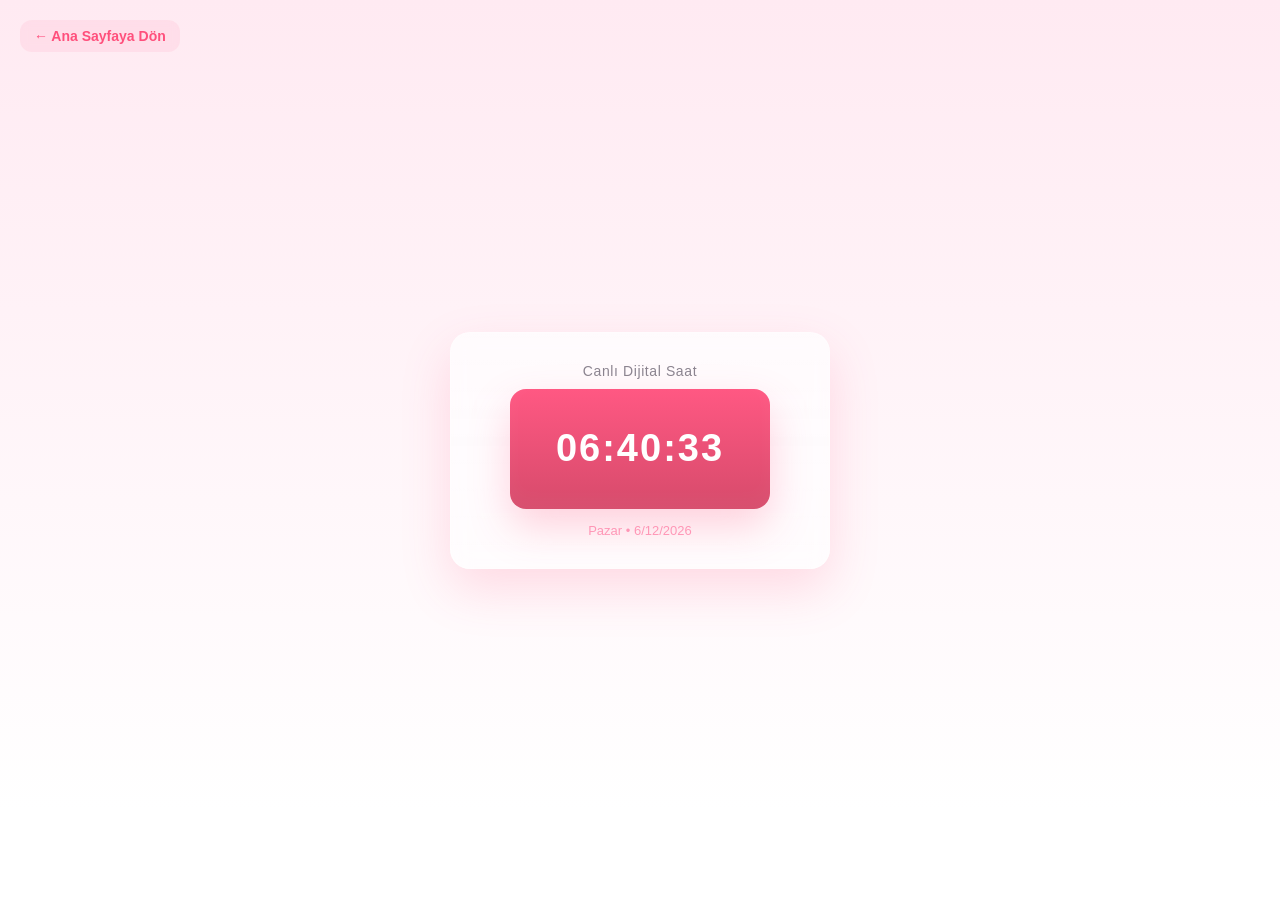
==== clock.html @ 2bdfd061 "Add files via upload" ====
<!DOCTYPE html>
<html lang="tr">
<head>
<meta charset="utf-8" />
<meta name="viewport" content="width=device-width,initial-scale=1" />
<title>Canlı Dijital Saat - Sıla</title>
<style>
  :root{
    --bg:#ffeaf2;
    --card-rgba: rgba(255,255,255,0.65);
    --accent:#ff4f7c;
    --accent-dark:#cc3a63;
    --muted:#8b8590;
  }

  *{box-sizing:border-box}
  html,body{
    height:100%;margin:0;
    font-family:"Segoe UI",Roboto,Arial,sans-serif;
    background:linear-gradient(180deg, var(--bg), #ffffff 90%);
    color:#333;
  }

  .stage{
    height:100vh;display:flex;align-items:center;justify-content:center;
    perspective:1100px;
    padding:24px;
    position: relative;
  }

  /* Ana sayfaya dön butonu */
  a.back-btn {
    position:absolute;left:20px;top:20px;
    text-decoration:none;
    font-weight:600;
    padding:8px 14px;
    font-size:14px;
    border-radius:12px;
    background:rgba(255,79,124,0.08);
    color:var(--accent);
    backdrop-filter:blur(4px);
    transition:all .3s ease;
  }
  a.back-btn:hover {
    background:rgba(255,79,124,0.16);
    transform:scale(1.05);
  }

  /* Saat kartı */
  .card-3d{
    width:380px;max-width:92vw;padding:30px;border-radius:20px;
    background: var(--card-rgba);
    backdrop-filter: blur(10px) saturate(160%);
    box-shadow: 0 20px 50px rgba(255,79,124,0.18);
    transform-style:preserve-3d;
    transition: transform 300ms cubic-bezier(.2,.8,.2,1);
    display:flex;flex-direction:column;align-items:center;gap:20px;
    position:relative;
    border: 1px solid rgba(255, 255, 255, 0.3);
  }
  .card-3d.tilt{ transform: rotateX(var(--rx,0deg)) rotateY(var(--ry,0deg)); }

  .facet{
    position:absolute;inset:0;border-radius:20px;pointer-events:none;
    background:linear-gradient(180deg, rgba(255,255,255,0.12), rgba(255,255,255,0.02));
    mix-blend-mode:overlay;transform: translateZ(10px);
  }

  .card-inner{width:100%;display:flex;flex-direction:column;align-items:center;gap:10px;z-index:2;}
  .label{font-size:14px;color:var(--muted);letter-spacing:0.6px}

  /* Saat görünümü */
  .digital{
    width:260px;height:120px;border-radius:16px;
    display:flex;align-items:center;justify-content:center;
    background: linear-gradient(180deg, rgba(255,79,124,0.95), rgba(212,65,99,0.95));
    color:white;font-weight:600;font-size:38px;
    box-shadow:0 18px 40px rgba(255,79,124,0.25), inset 0 -8px 20px rgba(255,255,255,0.04);
    transform: translateZ(30px);
    letter-spacing:2px;
  }

  .sub{font-size:13px;color: #ff9fbd;margin-top:4px}

  .tree {
    position:fixed;z-index:9999;font-size:30px;
    pointer-events:none;opacity:0;
    transform:translateY(15px) scale(.9);
    transition: opacity .28s ease, transform .85s cubic-bezier(.16,.9,.3,1);
    text-shadow: 0 4px 15px rgba(255,79,124,0.35);
  }

  /* SAYFA IŞIK GEÇİŞ ANİMASYONU */
  #light-effect {
    position: fixed;
    top: 50%;
    left: 50%;
    width: 15vw;
    height: 15vw;
    background: radial-gradient(circle, rgba(255, 255, 255, 0.9), rgba(255,79,124,0.4), transparent 70%);
    border-radius: 50%;
    transform: translate(-50%, -50%) scale(0);
    opacity: 0;
    filter: blur(35px);
    pointer-events: none;
    z-index: 9999;
    transition: transform 1s cubic-bezier(.2,.8,.2,1), opacity 1s cubic-bezier(.2,.8,.2,1);
  }

  /* Her 10 saniyede random çıkan kalpler */
  .heart {
    position: fixed;
    font-size: 22px;
    pointer-events: none;
    z-index: 999;
    opacity: 0;
    animation: fadeIn 1s forwards;
  }

  @keyframes fadeIn {
    to { opacity: 1; }
  }

  @media (max-width:420px){
    .digital{font-size:28px;width:220px;height:96px}
  }
</style>
</head>

<body>
  <!-- Işık efekti -->
  <div id="light-effect"></div>

  <div class="stage" id="stage">
    <a href="index.html" class="back-btn">← Ana Sayfaya Dön</a>

    <div class="card-3d" id="card" role="region" aria-label="Dijital saat kartı">
      <div class="facet"></div>

      <div class="card-inner">
        <div class="label">Canlı Dijital Saat</div>
        <div class="digital" id="digitalTime">--:--:--</div>
        <div class="sub" id="dateLabel">—</div>
      </div>
    </div>
  </div>

<script>
  /* ⏰ Saat Güncelleme */
  const timeEl = document.getElementById('digitalTime');
  const dateLabel = document.getElementById('dateLabel');
  const days = ['Pazar','Pazartesi','Salı','Çarşamba','Perşembe','Cuma','Cumartesi'];

  function pad(n) { return String(n).padStart(2, '0'); }
  function updateClock(){
    const now = new Date();
    timeEl.textContent = `${pad(now.getHours())}:${pad(now.getMinutes())}:${pad(now.getSeconds())}`;
    dateLabel.textContent = `${days[now.getDay()]} • ${now.getDate()}/${now.getMonth()+1}/${now.getFullYear()}`;
  }
  updateClock(); setInterval(updateClock, 1000);

  /* 🌸 Işık animasyonu */
  window.addEventListener('load', () => {
    const light = document.getElementById('light-effect');
    requestAnimationFrame(() => {
      light.style.transform = 'translate(-50%, -50%) scale(3)';
      light.style.opacity = '0.8';
    });
    setTimeout(() => {
      light.style.opacity = '0';
      light.style.transform = 'translate(-50%, -50%) scale(5)';
    }, 800);
    setTimeout(() => light.remove(), 1800);
  });

  /* 💖 Her 10 saniyede random kalp ekranda kalsın */
  setInterval(() => {
    const heart = document.createElement('div');
    heart.className = 'heart';
    heart.textContent = '❤️';

    const vw = window.innerWidth;
    const vh = window.innerHeight;
    heart.style.left = Math.random() * (vw - 40) + 'px';
    heart.style.top = Math.random() * (vh - 40) + 'px';

    document.body.appendChild(heart);
  }, 10000);

  /* 🔄 3D hover efekti */
  const stage = document.getElementById('stage');
  const card = document.getElementById('card');
  stage.addEventListener('mousemove', (e) => {
    const rect = stage.getBoundingClientRect();
    const cx = rect.left + rect.width / 2;
    const cy = rect.top + rect.height / 2;
    const dx = (e.clientX - cx) / rect.width;
    const dy = (e.clientY - cy) / rect.height;
    card.style.setProperty('--rx', (-dy * 6).toFixed(2) + 'deg');
    card.style.setProperty('--ry', (dx * 8).toFixed(2) + 'deg');
    card.classList.add('tilt');
  });
  stage.addEventListener('mouseleave', () => {
    card.style.setProperty('--rx', '0deg');
    card.style.setProperty('--ry', '0deg');
    card.classList.remove('tilt');
  });
</script>
</body>
</html>
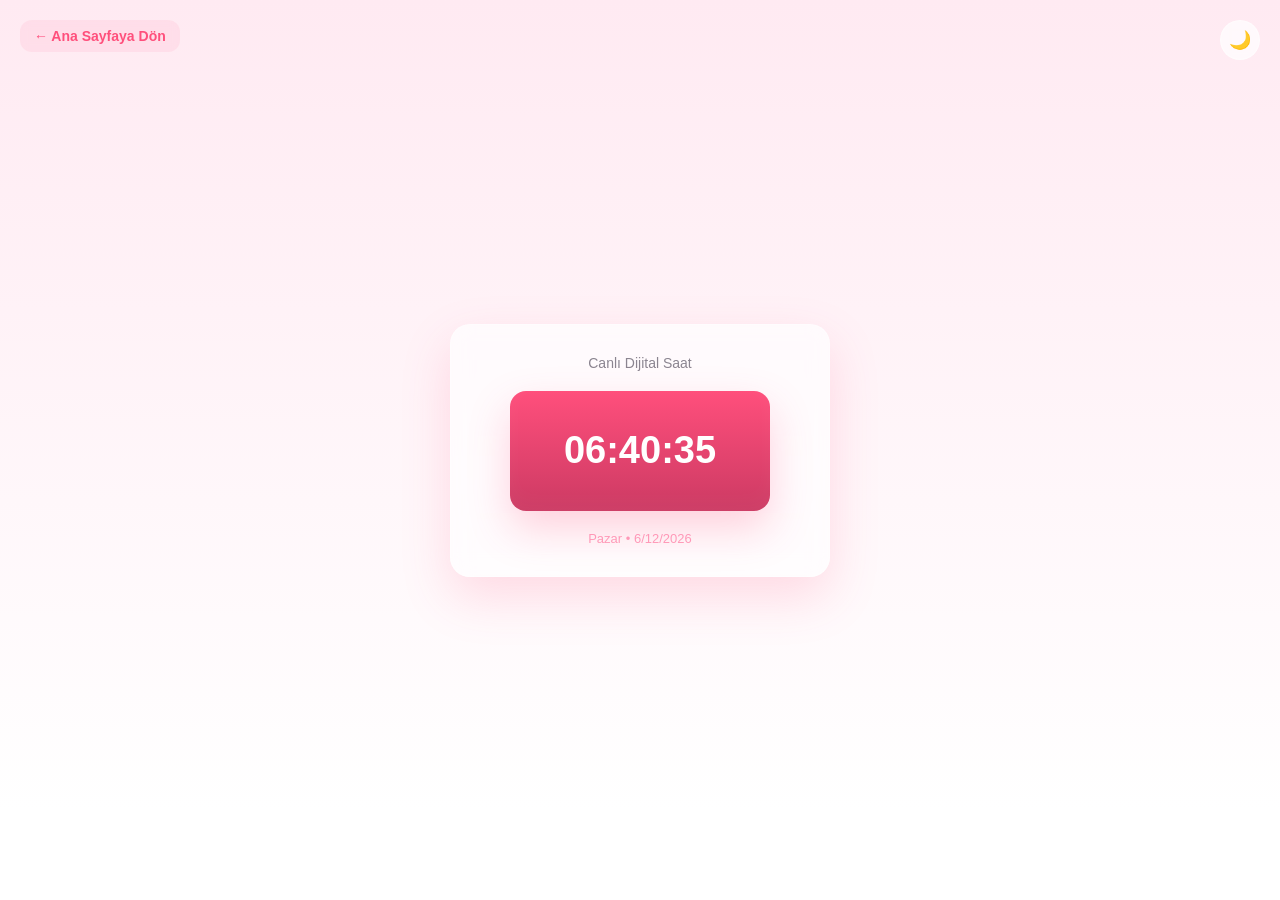
==== commit 73ff1a33: "Update clock.html" ====
--- a/clock.html
+++ b/clock.html
@@ -1,209 +1,174 @@
 <!DOCTYPE html>
-<html lang="tr">
+<html lang="tr" data-theme="light">
 <head>
 <meta charset="utf-8" />
 <meta name="viewport" content="width=device-width,initial-scale=1" />
 <title>Canlı Dijital Saat - Sıla</title>
 <style>
-  :root{
-    --bg:#ffeaf2;
+  :root {
+    /* Normal tema (pembe - beyaz geçiş SENİN İSTEDİĞİN GİBİ) */
+    --bg: linear-gradient(180deg, #ffeaf2, #ffffff 90%);
     --card-rgba: rgba(255,255,255,0.65);
-    --accent:#ff4f7c;
-    --accent-dark:#cc3a63;
-    --muted:#8b8590;
+    --accent: #ff4f7c;
+    --accent-dark: #cc3a63;
+    --muted: #8b8590;
+    --text: #333;
   }
 
-  *{box-sizing:border-box}
-  html,body{
-    height:100%;margin:0;
-    font-family:"Segoe UI",Roboto,Arial,sans-serif;
-    background:linear-gradient(180deg, var(--bg), #ffffff 90%);
-    color:#333;
+  /* Dark mode aktif olduğunda sadece bu değerler değişir */
+  :root[data-theme="dark"] {
+    --bg: linear-gradient(180deg, #0f172a, #020617 90%);
+    --card-rgba: rgba(15,23,42,0.92);
+    --accent: #38bdf8;
+    --accent-dark: #0ea5e9;
+    --muted: #94a3b8;
+    --text: #e5e7eb;
   }
 
-  .stage{
-    height:100vh;display:flex;align-items:center;justify-content:center;
-    perspective:1100px;
-    padding:24px;
+  * { box-sizing: border-box; }
+  html, body {
+    height: 100%;
+    margin: 0;
+    font-family: "Segoe UI", Roboto, Arial, sans-serif;
+    background: var(--bg);
+    color: var(--text);
+    transition: all .35s ease;
+  }
+
+  .stage {
+    height: 100vh;
+    display: flex;
+    align-items: center;
+    justify-content: center;
+    perspective: 1100px;
+    padding: 24px;
     position: relative;
   }
 
-  /* Ana sayfaya dön butonu */
   a.back-btn {
-    position:absolute;left:20px;top:20px;
-    text-decoration:none;
-    font-weight:600;
-    padding:8px 14px;
-    font-size:14px;
-    border-radius:12px;
-    background:rgba(255,79,124,0.08);
-    color:var(--accent);
-    backdrop-filter:blur(4px);
-    transition:all .3s ease;
+    position: absolute; left: 20px; top: 20px;
+    text-decoration: none; font-weight: 600;
+    padding: 8px 14px; font-size: 14px;
+    border-radius: 12px;
+    background: rgba(255,79,124,0.08);
+    color: var(--accent);
+    backdrop-filter: blur(4px);
+    transition: all .3s ease;
   }
-  a.back-btn:hover {
-    background:rgba(255,79,124,0.16);
-    transform:scale(1.05);
+  a.back-btn:hover { background: rgba(255,79,124,0.16); transform: scale(1.05); }
+
+  /* Sağ üst tema tuşu */
+  .theme-btn {
+    position: absolute; right: 20px; top: 20px;
+    width: 40px; height: 40px;
+    border-radius: 50%;
+    border: 1px solid rgba(255,255,255,0.4);
+    background: rgba(255,255,255,0.7);
+    backdrop-filter: blur(5px);
+    display: flex; align-items: center; justify-content: center;
+    cursor: pointer;
+    font-size: 18px; transition: all .3s ease;
+  }
+  :root[data-theme="dark"] .theme-btn {
+    background: rgba(0,0,0,0.7);
+    border-color: rgba(255,255,255,0.2);
   }
 
-  /* Saat kartı */
-  .card-3d{
-    width:380px;max-width:92vw;padding:30px;border-radius:20px;
+  .card-3d {
+    width: 380px; max-width: 92vw; padding: 30px;
+    border-radius: 20px;
     background: var(--card-rgba);
     backdrop-filter: blur(10px) saturate(160%);
     box-shadow: 0 20px 50px rgba(255,79,124,0.18);
-    transform-style:preserve-3d;
-    transition: transform 300ms cubic-bezier(.2,.8,.2,1);
-    display:flex;flex-direction:column;align-items:center;gap:20px;
-    position:relative;
+    transform-style: preserve-3d;
+    transition: transform 300ms cubic-bezier(.2,.8,.2,1), background .35s ease;
+    display: flex; flex-direction: column; align-items: center;
+    gap: 20px; position: relative;
     border: 1px solid rgba(255, 255, 255, 0.3);
   }
-  .card-3d.tilt{ transform: rotateX(var(--rx,0deg)) rotateY(var(--ry,0deg)); }
 
-  .facet{
-    position:absolute;inset:0;border-radius:20px;pointer-events:none;
-    background:linear-gradient(180deg, rgba(255,255,255,0.12), rgba(255,255,255,0.02));
-    mix-blend-mode:overlay;transform: translateZ(10px);
+  .card-3d.tilt {
+    transform: rotateX(var(--rx,0deg)) rotateY(var(--ry,0deg));
   }
 
-  .card-inner{width:100%;display:flex;flex-direction:column;align-items:center;gap:10px;z-index:2;}
-  .label{font-size:14px;color:var(--muted);letter-spacing:0.6px}
-
-  /* Saat görünümü */
-  .digital{
-    width:260px;height:120px;border-radius:16px;
-    display:flex;align-items:center;justify-content:center;
-    background: linear-gradient(180deg, rgba(255,79,124,0.95), rgba(212,65,99,0.95));
-    color:white;font-weight:600;font-size:38px;
-    box-shadow:0 18px 40px rgba(255,79,124,0.25), inset 0 -8px 20px rgba(255,255,255,0.04);
-    transform: translateZ(30px);
-    letter-spacing:2px;
+  .label { font-size: 14px; color: var(--muted); }
+  .digital {
+    width: 260px; height: 120px; border-radius: 16px;
+    display: flex; align-items: center; justify-content: center;
+    background: linear-gradient(180deg, var(--accent), var(--accent-dark));
+    color: white; font-weight: 600; font-size: 38px;
+    box-shadow: 0 18px 40px rgba(255,79,124,0.25),
+                inset 0 -8px 20px rgba(255,255,255,0.04);
+    transform: translateZ(30px); 
+    transition: all .35s ease;
   }
 
-  .sub{font-size:13px;color: #ff9fbd;margin-top:4px}
+  .sub { font-size: 13px; color: #ff9fbd; }
 
-  .tree {
-    position:fixed;z-index:9999;font-size:30px;
-    pointer-events:none;opacity:0;
-    transform:translateY(15px) scale(.9);
-    transition: opacity .28s ease, transform .85s cubic-bezier(.16,.9,.3,1);
-    text-shadow: 0 4px 15px rgba(255,79,124,0.35);
-  }
-
-  /* SAYFA IŞIK GEÇİŞ ANİMASYONU */
-  #light-effect {
-    position: fixed;
-    top: 50%;
-    left: 50%;
-    width: 15vw;
-    height: 15vw;
-    background: radial-gradient(circle, rgba(255, 255, 255, 0.9), rgba(255,79,124,0.4), transparent 70%);
-    border-radius: 50%;
-    transform: translate(-50%, -50%) scale(0);
-    opacity: 0;
-    filter: blur(35px);
-    pointer-events: none;
-    z-index: 9999;
-    transition: transform 1s cubic-bezier(.2,.8,.2,1), opacity 1s cubic-bezier(.2,.8,.2,1);
-  }
-
-  /* Her 10 saniyede random çıkan kalpler */
-  .heart {
-    position: fixed;
-    font-size: 22px;
-    pointer-events: none;
-    z-index: 999;
-    opacity: 0;
-    animation: fadeIn 1s forwards;
-  }
-
-  @keyframes fadeIn {
-    to { opacity: 1; }
-  }
-
-  @media (max-width:420px){
-    .digital{font-size:28px;width:220px;height:96px}
+  @media (max-width: 420px) {
+    .digital { font-size: 28px; width: 220px; height: 96px; }
   }
 </style>
 </head>
 
 <body>
-  <!-- Işık efekti -->
-  <div id="light-effect"></div>
-
   <div class="stage" id="stage">
     <a href="index.html" class="back-btn">← Ana Sayfaya Dön</a>
+    <button id="themeToggle" class="theme-btn">🌙</button>
 
-    <div class="card-3d" id="card" role="region" aria-label="Dijital saat kartı">
-      <div class="facet"></div>
-
-      <div class="card-inner">
-        <div class="label">Canlı Dijital Saat</div>
-        <div class="digital" id="digitalTime">--:--:--</div>
-        <div class="sub" id="dateLabel">—</div>
-      </div>
+    <div class="card-3d" id="card">
+      <div class="label">Canlı Dijital Saat</div>
+      <div class="digital" id="digitalTime">--:--:--</div>
+      <div class="sub" id="dateLabel">—</div>
     </div>
   </div>
 
 <script>
-  /* ⏰ Saat Güncelleme */
+  /* Saat */
   const timeEl = document.getElementById('digitalTime');
   const dateLabel = document.getElementById('dateLabel');
   const days = ['Pazar','Pazartesi','Salı','Çarşamba','Perşembe','Cuma','Cumartesi'];
+  function pad(n){ return String(n).padStart(2,'0') }
+  function updateClock(){
+    const now=new Date();
+    timeEl.textContent=`${pad(now.getHours())}:${pad(now.getMinutes())}:${pad(now.getSeconds())}`;
+    dateLabel.textContent=`${days[now.getDay()]} • ${now.getDate()}/${now.getMonth()+1}/${now.getFullYear()}`;
+  }
+  updateClock(); setInterval(updateClock,1000);
 
-  function pad(n) { return String(n).padStart(2, '0'); }
-  function updateClock(){
-    const now = new Date();
-    timeEl.textContent = `${pad(now.getHours())}:${pad(now.getMinutes())}:${pad(now.getSeconds())}`;
-    dateLabel.textContent = `${days[now.getDay()]} • ${now.getDate()}/${now.getMonth()+1}/${now.getFullYear()}`;
-  }
-  updateClock(); setInterval(updateClock, 1000);
-
-  /* 🌸 Işık animasyonu */
-  window.addEventListener('load', () => {
-    const light = document.getElementById('light-effect');
-    requestAnimationFrame(() => {
-      light.style.transform = 'translate(-50%, -50%) scale(3)';
-      light.style.opacity = '0.8';
-    });
-    setTimeout(() => {
-      light.style.opacity = '0';
-      light.style.transform = 'translate(-50%, -50%) scale(5)';
-    }, 800);
-    setTimeout(() => light.remove(), 1800);
+  /* 3D hover */
+  const stage=document.getElementById('stage');
+  const card=document.getElementById('card');
+  stage.addEventListener('mousemove',e=>{
+    const rect=stage.getBoundingClientRect();
+    const dx=(e.clientX-(rect.left+rect.width/2))/rect.width;
+    const dy=(e.clientY-(rect.top+rect.height/2))/rect.height;
+    card.style.setProperty('--rx',(-dy*6)+'deg');
+    card.style.setProperty('--ry',(dx*8)+'deg');
+    card.classList.add('tilt');
+  });
+  stage.addEventListener('mouseleave',()=>{
+    card.style.setProperty('--rx','0deg');
+    card.style.setProperty('--ry','0deg');
+    card.classList.remove('tilt');
   });
 
-  /* 💖 Her 10 saniyede random kalp ekranda kalsın */
-  setInterval(() => {
-    const heart = document.createElement('div');
-    heart.className = 'heart';
-    heart.textContent = '❤️';
+  /* Tema Değiştirme */
+  const themeToggle=document.getElementById('themeToggle');
+  const root=document.documentElement;
+  const storedTheme=localStorage.getItem('theme');
 
-    const vw = window.innerWidth;
-    const vh = window.innerHeight;
-    heart.style.left = Math.random() * (vw - 40) + 'px';
-    heart.style.top = Math.random() * (vh - 40) + 'px';
+  if(storedTheme==='dark'){
+    root.setAttribute('data-theme','dark');
+    themeToggle.textContent='☀️';
+  }
 
-    document.body.appendChild(heart);
-  }, 10000);
-
-  /* 🔄 3D hover efekti */
-  const stage = document.getElementById('stage');
-  const card = document.getElementById('card');
-  stage.addEventListener('mousemove', (e) => {
-    const rect = stage.getBoundingClientRect();
-    const cx = rect.left + rect.width / 2;
-    const cy = rect.top + rect.height / 2;
-    const dx = (e.clientX - cx) / rect.width;
-    const dy = (e.clientY - cy) / rect.height;
-    card.style.setProperty('--rx', (-dy * 6).toFixed(2) + 'deg');
-    card.style.setProperty('--ry', (dx * 8).toFixed(2) + 'deg');
-    card.classList.add('tilt');
-  });
-  stage.addEventListener('mouseleave', () => {
-    card.style.setProperty('--rx', '0deg');
-    card.style.setProperty('--ry', '0deg');
-    card.classList.remove('tilt');
+  themeToggle.addEventListener('click',()=>{
+    const current=root.getAttribute('data-theme');
+    const next=current==='dark'?'light':'dark';
+    root.setAttribute('data-theme',next);
+    localStorage.setItem('theme',next);
+    themeToggle.textContent= next==='dark' ? '☀️' : '🌙';
   });
 </script>
 </body>
